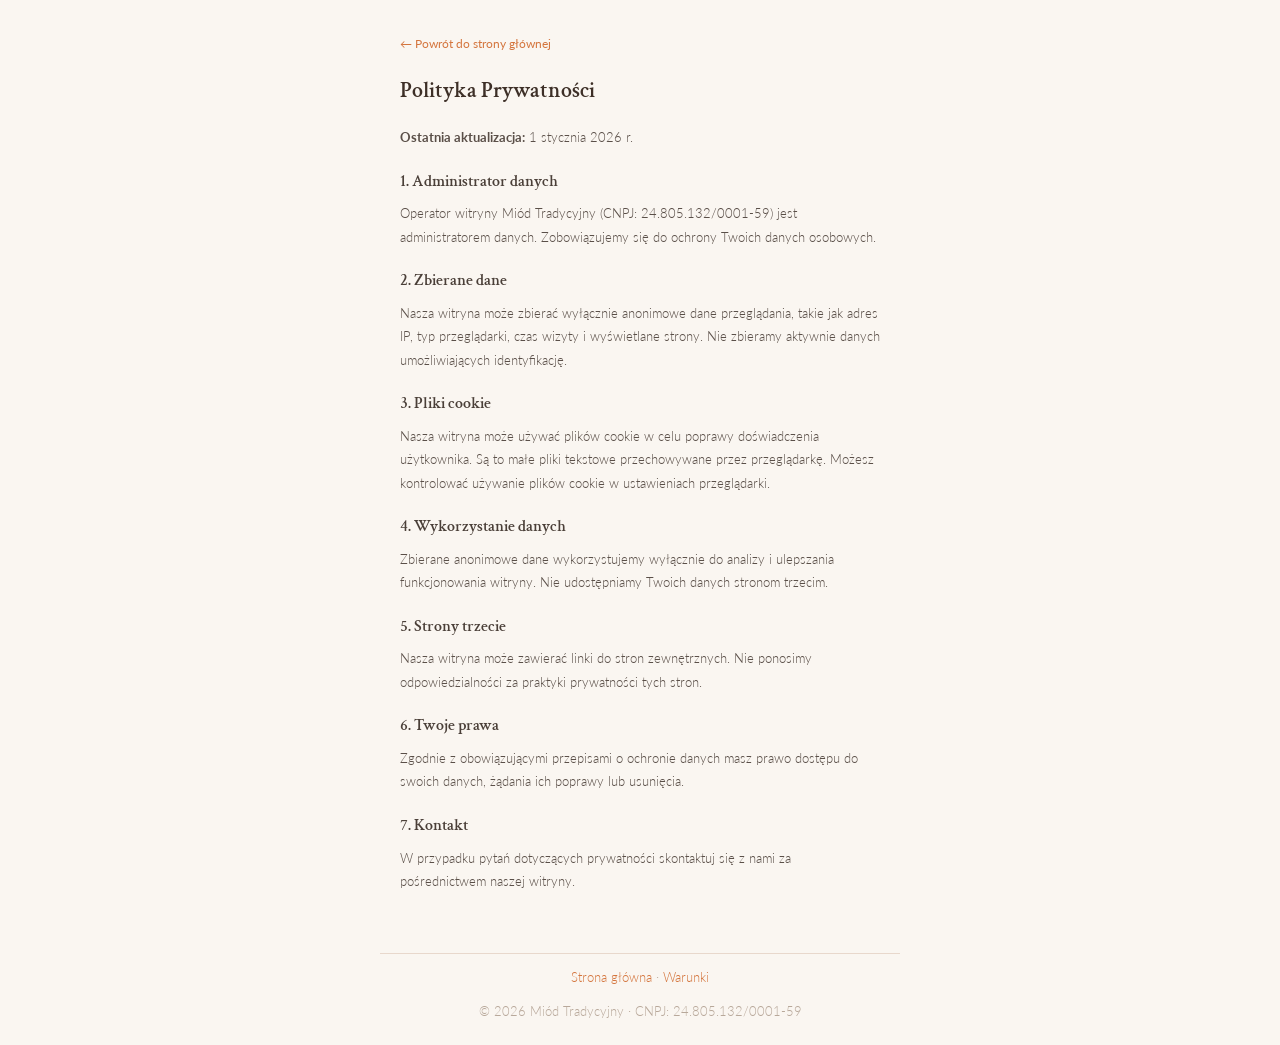
==== prepol/privacy.html @ 713a1145 "Add files via upload" ====
<!DOCTYPE html>
<html lang="pl">
<head>
<meta charset="UTF-8">
<meta name="viewport" content="width=device-width, initial-scale=1.0">
<title>Polityka Prywatności — Miód Tradycyjny</title>
<link rel="preconnect" href="https://fonts.googleapis.com">
<link rel="preconnect" href="https://fonts.gstatic.com" crossorigin>
<link href="https://fonts.googleapis.com/css2?family=Crimson+Text:wght@400;600&family=Lato:wght@300;400&display=swap" rel="stylesheet">
<style>
*{margin:0;padding:0;box-sizing:border-box}
body{font-family:'Lato',sans-serif;background:#faf6f1;color:#5a4f48;line-height:1.8;font-size:14px;-webkit-font-smoothing:antialiased}
.w{max-width:520px;margin:0 auto;padding:30px 20px 50px}
h1{font-family:'Crimson Text',serif;font-size:22px;color:#3d2f27;margin-bottom:16px;font-weight:600}
h2{font-family:'Crimson Text',serif;font-size:16px;color:#4a3f38;margin:18px 0 6px;font-weight:600}
p{margin-bottom:10px;font-weight:300;font-size:13px}
a{color:#d4753d;text-decoration:none}a:hover{text-decoration:underline}
.back{display:inline-block;margin-bottom:16px;font-size:12px;color:#d4753d}
footer{max-width:520px;margin:0 auto;padding:12px 20px;text-align:center;font-size:7.5px;color:#b8a89a;border-top:1px solid #e8d8cc}
</style>
</head>
<body>
<div class="w">
<a href="index.html" class="back">← Powrót do strony głównej</a>
<h1>Polityka Prywatności</h1>
<p><strong>Ostatnia aktualizacja:</strong> 1 stycznia 2026 r.</p>

<h2>1. Administrator danych</h2>
<p>Operator witryny Miód Tradycyjny (CNPJ: 24.805.132/0001-59) jest administratorem danych. Zobowiązujemy się do ochrony Twoich danych osobowych.</p>

<h2>2. Zbierane dane</h2>
<p>Nasza witryna może zbierać wyłącznie anonimowe dane przeglądania, takie jak adres IP, typ przeglądarki, czas wizyty i wyświetlane strony. Nie zbieramy aktywnie danych umożliwiających identyfikację.</p>

<h2>3. Pliki cookie</h2>
<p>Nasza witryna może używać plików cookie w celu poprawy doświadczenia użytkownika. Są to małe pliki tekstowe przechowywane przez przeglądarkę. Możesz kontrolować używanie plików cookie w ustawieniach przeglądarki.</p>

<h2>4. Wykorzystanie danych</h2>
<p>Zbierane anonimowe dane wykorzystujemy wyłącznie do analizy i ulepszania funkcjonowania witryny. Nie udostępniamy Twoich danych stronom trzecim.</p>

<h2>5. Strony trzecie</h2>
<p>Nasza witryna może zawierać linki do stron zewnętrznych. Nie ponosimy odpowiedzialności za praktyki prywatności tych stron.</p>

<h2>6. Twoje prawa</h2>
<p>Zgodnie z obowiązującymi przepisami o ochronie danych masz prawo dostępu do swoich danych, żądania ich poprawy lub usunięcia.</p>

<h2>7. Kontakt</h2>
<p>W przypadku pytań dotyczących prywatności skontaktuj się z nami za pośrednictwem naszej witryny.</p>
</div>
<footer>
<p><a href="index.html">Strona główna</a> · <a href="terms.html">Warunki</a></p>
<p style="margin-top:2px">© 2026 Miód Tradycyjny · CNPJ: 24.805.132/0001-59</p>
</footer>
</body>
</html>
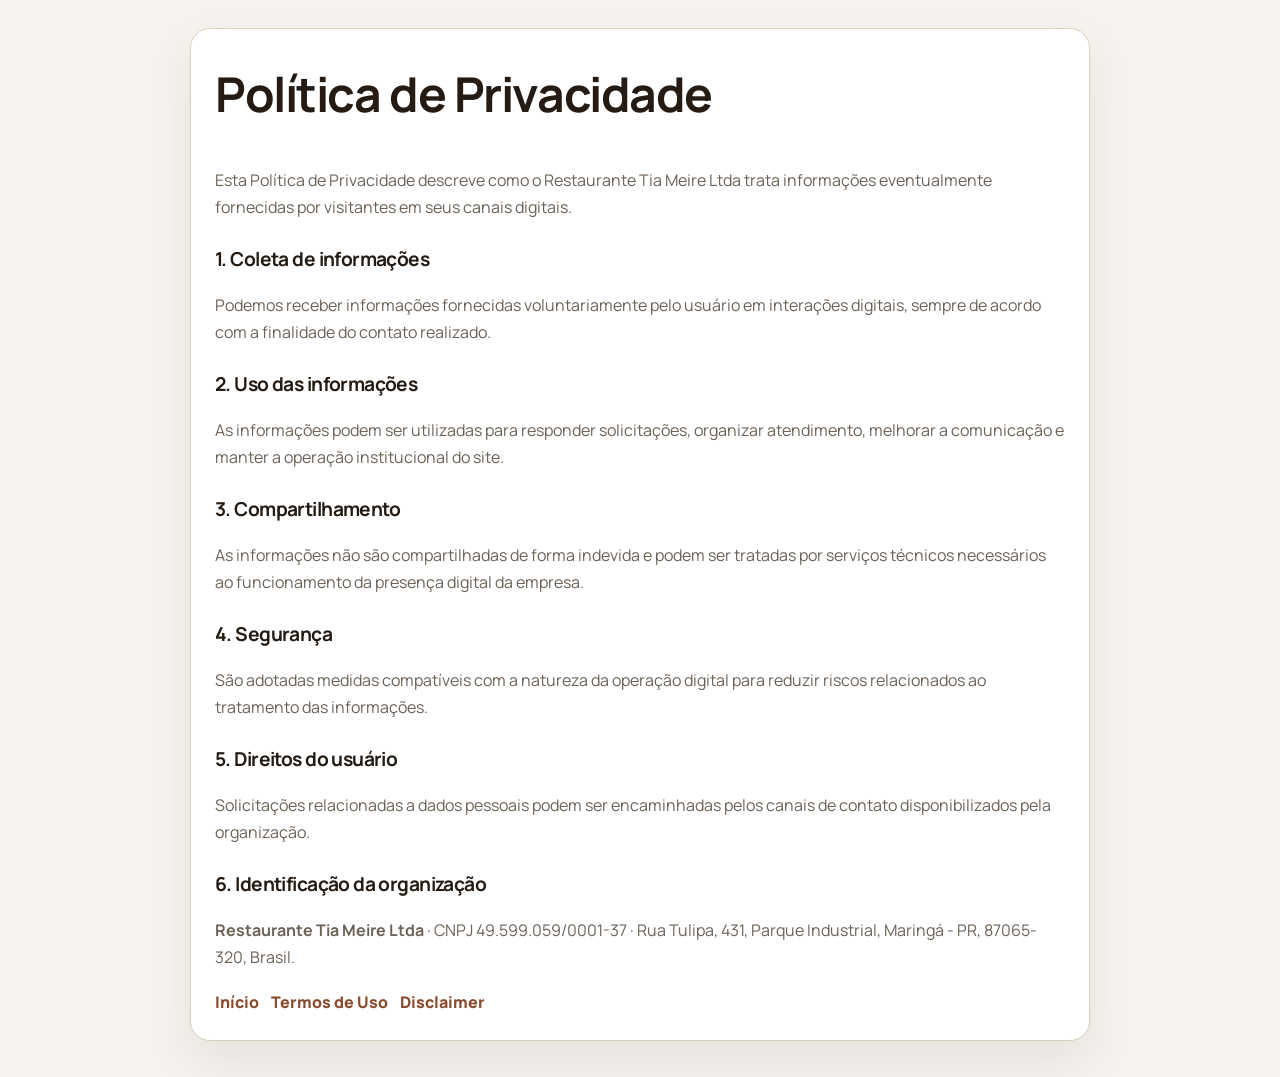
==== commit 7fcd3c47: "Add files via upload" ====
--- a/prepol/privacy.html
+++ b/prepol/privacy.html
@@ -1,54 +1,56 @@
 <!DOCTYPE html>
-<html lang="pl">
+<html lang="pt-BR">
 <head>
-<meta charset="UTF-8">
-<meta name="viewport" content="width=device-width, initial-scale=1.0">
-<title>Polityka Prywatności — Miód Tradycyjny</title>
-<link rel="preconnect" href="https://fonts.googleapis.com">
-<link rel="preconnect" href="https://fonts.gstatic.com" crossorigin>
-<link href="https://fonts.googleapis.com/css2?family=Crimson+Text:wght@400;600&family=Lato:wght@300;400&display=swap" rel="stylesheet">
-<style>
-*{margin:0;padding:0;box-sizing:border-box}
-body{font-family:'Lato',sans-serif;background:#faf6f1;color:#5a4f48;line-height:1.8;font-size:14px;-webkit-font-smoothing:antialiased}
-.w{max-width:520px;margin:0 auto;padding:30px 20px 50px}
-h1{font-family:'Crimson Text',serif;font-size:22px;color:#3d2f27;margin-bottom:16px;font-weight:600}
-h2{font-family:'Crimson Text',serif;font-size:16px;color:#4a3f38;margin:18px 0 6px;font-weight:600}
-p{margin-bottom:10px;font-weight:300;font-size:13px}
-a{color:#d4753d;text-decoration:none}a:hover{text-decoration:underline}
-.back{display:inline-block;margin-bottom:16px;font-size:12px;color:#d4753d}
-footer{max-width:520px;margin:0 auto;padding:12px 20px;text-align:center;font-size:7.5px;color:#b8a89a;border-top:1px solid #e8d8cc}
-</style>
+  <meta charset="UTF-8">
+  <meta name="viewport" content="width=device-width, initial-scale=1.0">
+  <meta name="robots" content="index,follow">
+  <title>Política de Privacidade | Restaurante Tia Meire</title>
+  <meta name="description" content="Política de Privacidade do Restaurante Tia Meire Ltda.">
+  <link rel="preconnect" href="https://fonts.googleapis.com">
+  <link rel="preconnect" href="https://fonts.gstatic.com" crossorigin>
+  <link href="https://fonts.googleapis.com/css2?family=Manrope:wght@400;500;600;700;800&display=swap" rel="stylesheet">
+  <style>
+    body { margin: 0; font-family: "Manrope", sans-serif; background: #f6f3ee; color: #241c14; line-height: 1.7; }
+    .wrap { width: min(calc(100% - 28px), 900px); margin: 0 auto; padding: 28px 0 36px; }
+    .panel { background: #fff; border: 1px solid #ddd1be; border-radius: 20px; box-shadow: 0 20px 46px rgba(36,28,20,.08); padding: 24px; }
+    h1, h2 { letter-spacing: -0.03em; }
+    h1 { margin-top: 0; font-size: clamp(2rem, 5vw, 3rem); }
+    h2 { margin: 22px 0 8px; font-size: 1.2rem; }
+    p, li { color: #6c6258; }
+    a { color: #8a4b2d; text-decoration: none; font-weight: 800; }
+    .links { display: flex; flex-wrap: wrap; gap: 12px; margin-top: 18px; }
+  </style>
 </head>
 <body>
-<div class="w">
-<a href="index.html" class="back">← Powrót do strony głównej</a>
-<h1>Polityka Prywatności</h1>
-<p><strong>Ostatnia aktualizacja:</strong> 1 stycznia 2026 r.</p>
+  <div class="wrap">
+    <div class="panel">
+      <h1>Política de Privacidade</h1>
+      <p>Esta Política de Privacidade descreve como o Restaurante Tia Meire Ltda trata informações eventualmente fornecidas por visitantes em seus canais digitais.</p>
 
-<h2>1. Administrator danych</h2>
-<p>Operator witryny Miód Tradycyjny (CNPJ: 24.805.132/0001-59) jest administratorem danych. Zobowiązujemy się do ochrony Twoich danych osobowych.</p>
+      <h2>1. Coleta de informações</h2>
+      <p>Podemos receber informações fornecidas voluntariamente pelo usuário em interações digitais, sempre de acordo com a finalidade do contato realizado.</p>
 
-<h2>2. Zbierane dane</h2>
-<p>Nasza witryna może zbierać wyłącznie anonimowe dane przeglądania, takie jak adres IP, typ przeglądarki, czas wizyty i wyświetlane strony. Nie zbieramy aktywnie danych umożliwiających identyfikację.</p>
+      <h2>2. Uso das informações</h2>
+      <p>As informações podem ser utilizadas para responder solicitações, organizar atendimento, melhorar a comunicação e manter a operação institucional do site.</p>
 
-<h2>3. Pliki cookie</h2>
-<p>Nasza witryna może używać plików cookie w celu poprawy doświadczenia użytkownika. Są to małe pliki tekstowe przechowywane przez przeglądarkę. Możesz kontrolować używanie plików cookie w ustawieniach przeglądarki.</p>
+      <h2>3. Compartilhamento</h2>
+      <p>As informações não são compartilhadas de forma indevida e podem ser tratadas por serviços técnicos necessários ao funcionamento da presença digital da empresa.</p>
 
-<h2>4. Wykorzystanie danych</h2>
-<p>Zbierane anonimowe dane wykorzystujemy wyłącznie do analizy i ulepszania funkcjonowania witryny. Nie udostępniamy Twoich danych stronom trzecim.</p>
+      <h2>4. Segurança</h2>
+      <p>São adotadas medidas compatíveis com a natureza da operação digital para reduzir riscos relacionados ao tratamento das informações.</p>
 
-<h2>5. Strony trzecie</h2>
-<p>Nasza witryna może zawierać linki do stron zewnętrznych. Nie ponosimy odpowiedzialności za praktyki prywatności tych stron.</p>
+      <h2>5. Direitos do usuário</h2>
+      <p>Solicitações relacionadas a dados pessoais podem ser encaminhadas pelos canais de contato disponibilizados pela organização.</p>
 
-<h2>6. Twoje prawa</h2>
-<p>Zgodnie z obowiązującymi przepisami o ochronie danych masz prawo dostępu do swoich danych, żądania ich poprawy lub usunięcia.</p>
+      <h2>6. Identificação da organização</h2>
+      <p><strong>Restaurante Tia Meire Ltda</strong> · CNPJ 49.599.059/0001-37 · Rua Tulipa, 431, Parque Industrial, Maringá - PR, 87065-320, Brasil.</p>
 
-<h2>7. Kontakt</h2>
-<p>W przypadku pytań dotyczących prywatności skontaktuj się z nami za pośrednictwem naszej witryny.</p>
-</div>
-<footer>
-<p><a href="index.html">Strona główna</a> · <a href="terms.html">Warunki</a></p>
-<p style="margin-top:2px">© 2026 Miód Tradycyjny · CNPJ: 24.805.132/0001-59</p>
-</footer>
+      <div class="links">
+        <a href="index.html">Início</a>
+        <a href="terms.html">Termos de Uso</a>
+        <a href="disclaimer.html">Disclaimer</a>
+      </div>
+    </div>
+  </div>
 </body>
 </html>
